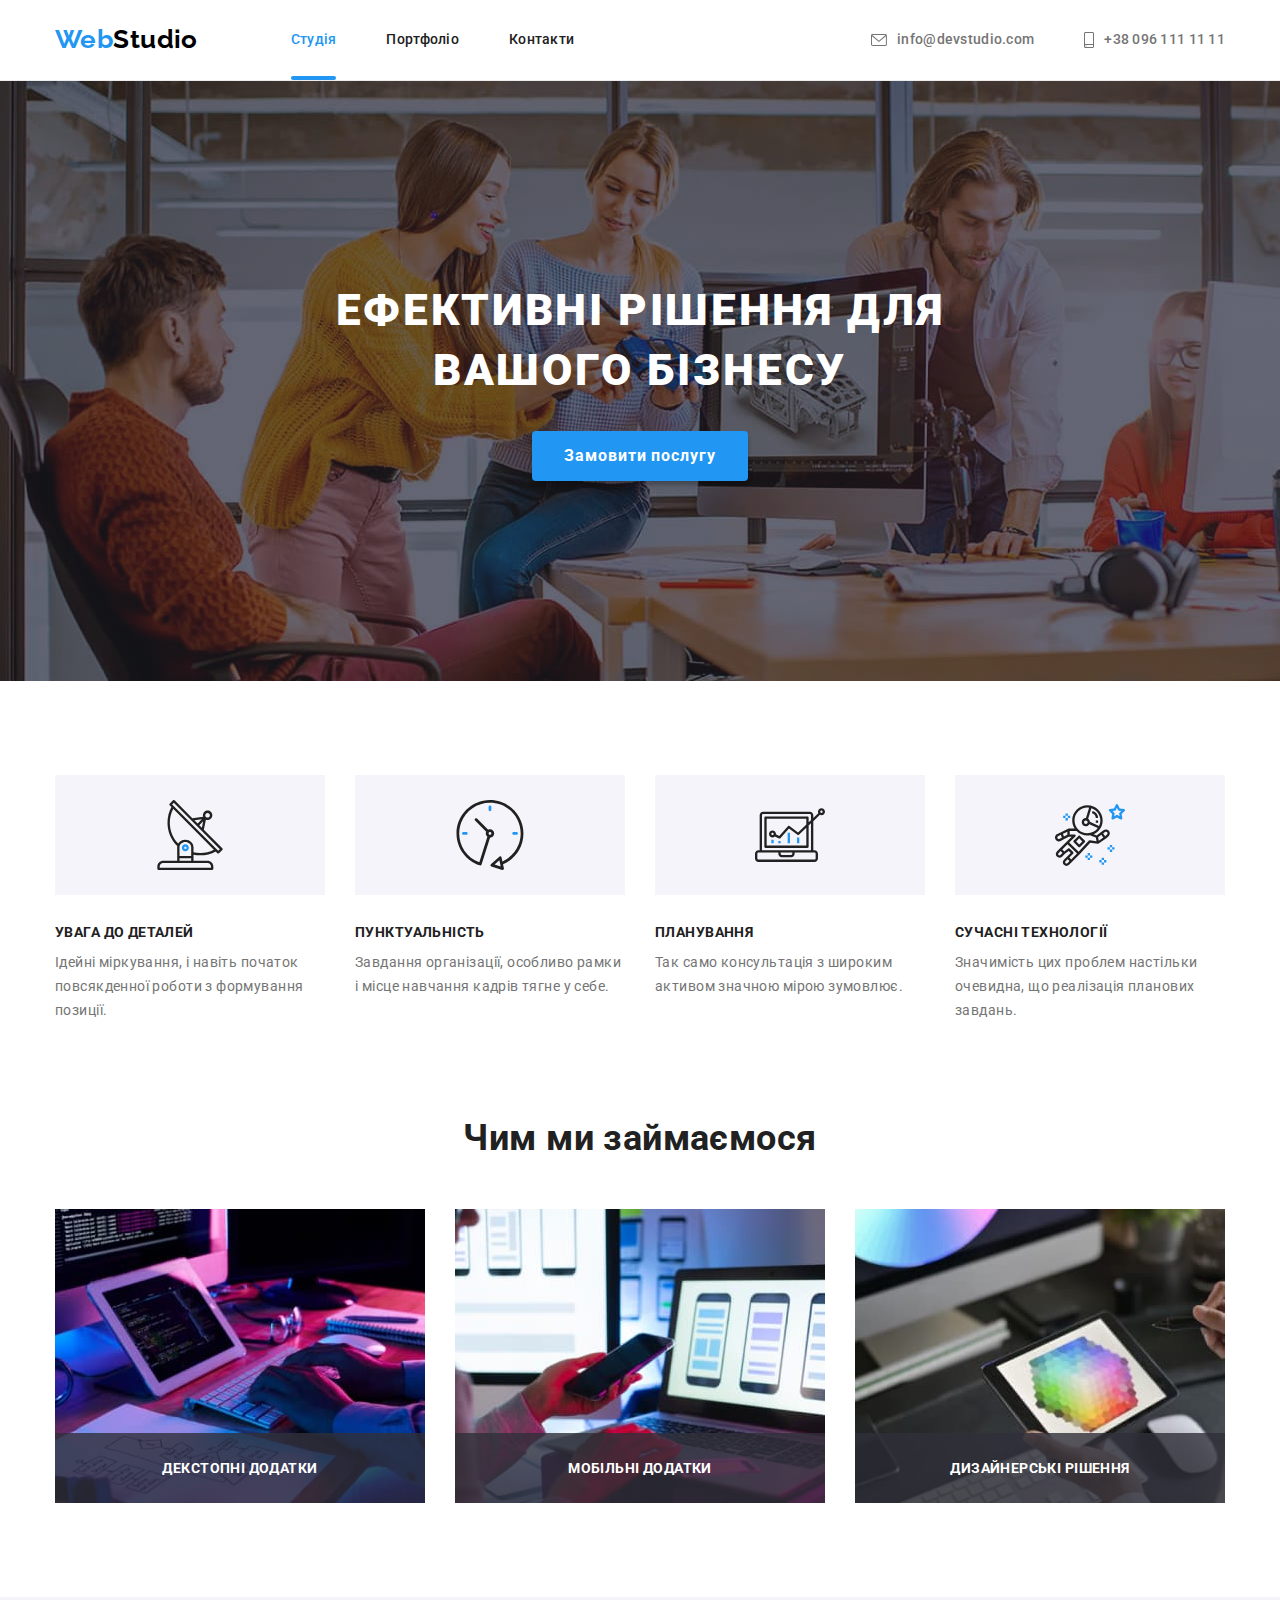
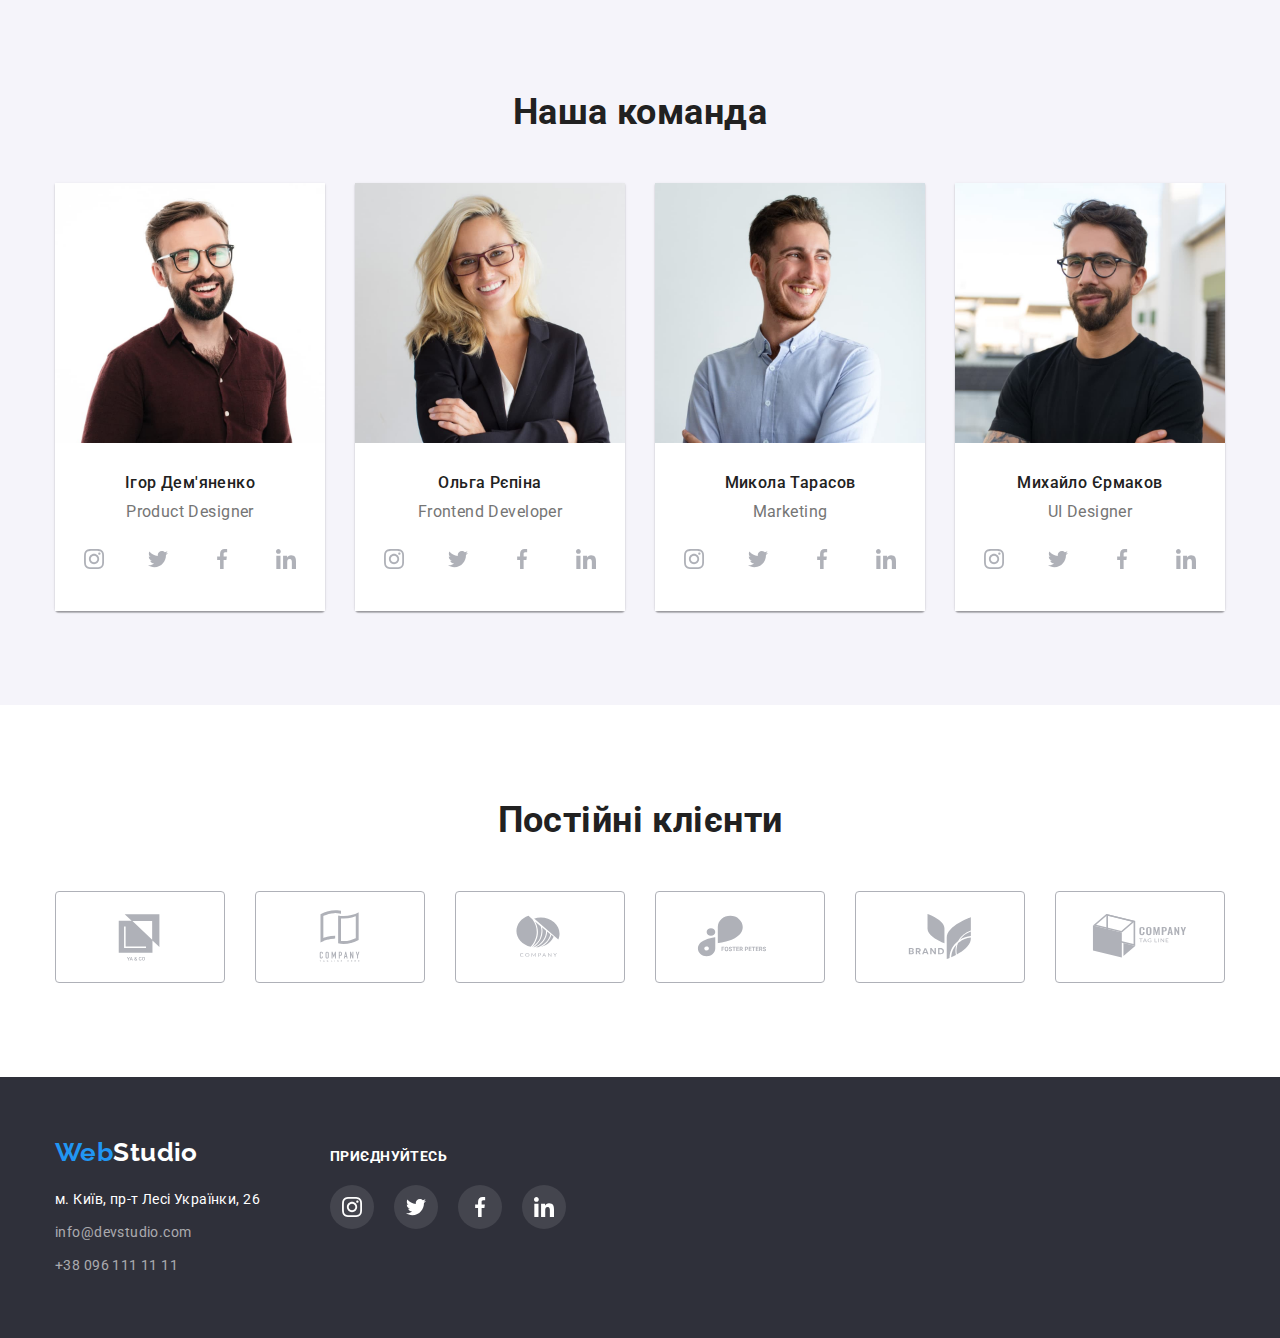
==== index.html @ a8ca9e75 "First commit" ====
<!DOCTYPE html>
<html lang="uk">
  <head>
    <meta charset="UTF-8" />
    <meta http-equiv="X-UA-Compatible" content="IE=edge" />
    <meta name="viewport" content="width=device-width, initial-scale=1.0" />
    <link rel="preconnect" href="https://fonts.googleapis.com" />
    <link rel="preconnect" href="https://fonts.gstatic.com" crossorigin />
    <link
      href="https://fonts.googleapis.com/css2?family=Raleway:wght@700&family=Roboto:wght@400;500;700;900&display=swap"
      rel="stylesheet"
    />
    <link
      rel="stylesheet"
      href="https://cdnjs.cloudflare.com/ajax/libs/modern-normalize/1.1.0/modern-normalize.min.css"
    />
    <link rel="stylesheet" href="./css/styles.css" />
    <title>WebStudio - Головна</title>
  </head>
  <body>
    <header class="header">
      <div class="container menu">
        <nav class="nav">
          <a href="./index.html" lang="en" class="logo light-theme link"
            ><span class="accent">Web</span>Studio</a
          >
          <ul class="nav-list list">
            <li class="item">
              <a href="./index.html" class="nav-link link current">Студія</a>
            </li>
            <li class="item">
              <a href="./portfolio.html" class="nav-link link">Портфоліо</a>
            </li>
            <li class="item">
              <a href="" class="nav-link link">Контакти</a>
            </li>
          </ul>
        </nav>
        <ul class="contact-list list">
          <li class="item">
            <a href="mailto:info@devstudio.com" class="contact-link link">
              <svg class="contact-icon" width="16" height="12">
                <use href="./images/icons.svg#icon-envelope"></use>
              </svg>
              info@devstudio.com</a
            >
          </li>
          <li class="item">
            <a href="tel:+380961111111" class="contact-link link">
              <svg class="contact-icon" width="10" height="16">
                <use href="./images/icons.svg#icon-smartphone"></use>
              </svg>
              +38 096 111 11 11</a
            >
          </li>
        </ul>
      </div>
    </header>

    <main>
      <!-- Герой -->
      <section class="hero-section overlay section">
        <h1 class="hero-title uppercase">
          Ефективні рішення для вашого бізнесу
        </h1>
        <button data-modal-open type="button" class="main-button">
          Замовити послугу
        </button>
      </section>
      <!-- Переваги -->
      <section class="section">
        <div class="container">
          <h2 class="visually-hidden">Наші переваги</h2>
          <ul class="advanteges list">
            <li class="item">
              <div class="advantege-box">
                <svg class="icon-advantege" width="70px" height="70px">
                  <use href="./images/icons.svg#icon-antenna"></use>
                </svg>
              </div>
              <h3 class="advanteges-title">Увага до деталей</h3>
              <p class="advanteges-description">
                Ідейні міркування, і навіть початок повсякденної роботи з
                формування позиції.
              </p>
            </li>
            <li class="item">
              <div class="advantege-box">
                <svg class="icon-advantege" width="70px" height="70px">
                  <use href="./images/icons.svg#icon-clock"></use>
                </svg>
              </div>
              <h3 class="advanteges-title">Пунктуальність</h3>
              <p class="advanteges-description">
                Завдання організації, особливо рамки і місце навчання кадрів
                тягне у себе.
              </p>
            </li>
            <li class="item icon-diagramm">
              <div class="advantege-box">
                <svg class="icon-advantege" width="70px" height="70px">
                  <use href="./images/icons.svg#icon-diagram"></use>
                </svg>
              </div>
              <h3 class="advanteges-title">Планування</h3>
              <p class="advanteges-description">
                Так само консультація з широким активом значною мірою зумовлює.
              </p>
            </li>
            <li class="item icon-astronaut">
              <div class="advantege-box">
                <svg class="icon-advantege" width="70px" height="70px">
                  <use href="./images/icons.svg#icon-astronaut"></use>
                </svg>
              </div>
              <h3 class="advanteges-title">Сучасні технології</h3>
              <p class="advanteges-description">
                Значимість цих проблем настільки очевидна, що реалізація
                планових завдань.
              </p>
            </li>
          </ul>
        </div>
      </section>
      <!-- Чим займаємось -->
      <section class="section nopadding-top">
        <div class="container">
          <h2 class="section-title">Чим ми займаємося</h2>
          <ul class="responsibilities-list list">
            <li class="responsibilities-item item">
              <img
                src="./images/1.jpg"
                alt="Набір коду на комп'ютері"
                width="370"
              />
              <div class="responsibilities-overlay">
                <p class="responsibilities-overlay-text uppercase">
                  Декстопні додатки
                </p>
              </div>
            </li>
            <li class="responsibilities-item item">
              <img
                src="./images/2.jpg"
                alt="Телефон та інтерфейси"
                width="370"
              />
              <div class="responsibilities-overlay">
                <p class="responsibilities-overlay-text uppercase">
                  Мобільні додатки
                </p>
              </div>
            </li>
            <li class="responsibilities-item item">
              <img
                src="./images/3.jpg"
                alt="Палітра кольорів на планшеті"
                width="370"
              />
              <div class="responsibilities-overlay">
                <p class="responsibilities-overlay-text uppercase">
                  Дизайнерські рішення
                </p>
              </div>
            </li>
          </ul>
        </div>
      </section>
      <!-- Команда -->
      <section class="section team-section">
        <div class="container">
          <h2 class="section-title">Наша команда</h2>
          <ul class="team-list list">
            <li class="team-list-item">
              <img src="./images/4.jpg" alt="Чоловік" width="270" />
              <div class="employee-description">
                <h3 class="employee-name">Ігор Дем'яненко</h3>
                <p lang="en" class="employee-position">Product designer</p>
                <ul class="social-list list">
                  <li class="social-item">
                    <a class="social-link" href="">
                      <svg class="social-icon" width="20px" height="20px">
                        <use href="./images/icons.svg#icon-instagram"></use>
                      </svg>
                    </a>
                  </li>
                  <li class="social-item">
                    <a class="social-link" href="">
                      <svg class="social-icon" width="20px" height="20px">
                        <use href="./images/icons.svg#icon-twitter"></use>
                      </svg>
                    </a>
                  </li>
                  <li class="social-item">
                    <a class="social-link" href="">
                      <svg class="social-icon" width="20px" height="20px">
                        <use href="./images/icons.svg#icon-facebook"></use>
                      </svg>
                    </a>
                  </li>
                  <li class="social-item">
                    <a class="social-link" href="">
                      <svg class="social-icon" width="20px" height="20px">
                        <use href="./images/icons.svg#icon-linkedin"></use>
                      </svg>
                    </a>
                  </li>
                </ul>
              </div>
            </li>
            <li class="team-list-item">
              <img src="./images/5.jpg" alt="Жінка" width="270" />
              <div class="employee-description">
                <h3 class="employee-name">Ольга Рєпіна</h3>
                <p lang="en" class="employee-position">Frontend developer</p>
                <ul class="social-list list">
                  <li class="social-item">
                    <a class="social-link" href="">
                      <svg class="social-icon" width="20px" height="20px">
                        <use href="./images/icons.svg#icon-instagram"></use>
                      </svg>
                    </a>
                  </li>
                  <li class="social-item">
                    <a class="social-link" href="">
                      <svg class="social-icon" width="20px" height="20px">
                        <use href="./images/icons.svg#icon-twitter"></use>
                      </svg>
                    </a>
                  </li>
                  <li class="social-item">
                    <a class="social-link" href="">
                      <svg class="social-icon" width="20px" height="20px">
                        <use href="./images/icons.svg#icon-facebook"></use>
                      </svg>
                    </a>
                  </li>
                  <li class="social-item">
                    <a class="social-link" href="">
                      <svg class="social-icon" width="20px" height="20px">
                        <use href="./images/icons.svg#icon-linkedin"></use>
                      </svg>
                    </a>
                  </li>
                </ul>
              </div>
            </li>
            <li class="team-list-item">
              <img src="./images/6.jpg" alt="Чоловік" width="270" />
              <div class="employee-description">
                <h3 class="employee-name">Микола Тарасов</h3>
                <p lang="en" class="employee-position">Marketing</p>
                <ul class="social-list list">
                  <li class="social-item">
                    <a class="social-link" href="">
                      <svg class="social-icon" width="20px" height="20px">
                        <use href="./images/icons.svg#icon-instagram"></use>
                      </svg>
                    </a>
                  </li>
                  <li class="social-item">
                    <a class="social-link" href="">
                      <svg class="social-icon" width="20px" height="20px">
                        <use href="./images/icons.svg#icon-twitter"></use>
                      </svg>
                    </a>
                  </li>
                  <li class="social-item">
                    <a class="social-link" href="">
                      <svg class="social-icon" width="20px" height="20px">
                        <use href="./images/icons.svg#icon-facebook"></use>
                      </svg>
                    </a>
                  </li>
                  <li class="social-item">
                    <a class="social-link" href="">
                      <svg class="social-icon" width="20px" height="20px">
                        <use href="./images/icons.svg#icon-linkedin"></use>
                      </svg>
                    </a>
                  </li>
                </ul>
              </div>
            </li>
            <li class="team-list-item">
              <img src="./images/7.jpg" alt="Чоловік" width="270" />
              <div class="employee-description">
                <h3 class="employee-name">Михайло Єрмаков</h3>
                <p lang="en" class="employee-position">UI designer</p>
                <ul class="social-list list">
                  <li class="social-item">
                    <a class="social-link" href="">
                      <svg class="social-icon" width="20px" height="20px">
                        <use href="./images/icons.svg#icon-instagram"></use>
                      </svg>
                    </a>
                  </li>
                  <li class="social-item">
                    <a class="social-link" href="">
                      <svg class="social-icon" width="20px" height="20px">
                        <use href="./images/icons.svg#icon-twitter"></use>
                      </svg>
                    </a>
                  </li>
                  <li class="social-item">
                    <a class="social-link" href="">
                      <svg class="social-icon" width="20px" height="20px">
                        <use href="./images/icons.svg#icon-facebook"></use>
                      </svg>
                    </a>
                  </li>
                  <li class="social-item">
                    <a class="social-link" href="">
                      <svg class="social-icon" width="20px" height="20px">
                        <use href="./images/icons.svg#icon-linkedin"></use>
                      </svg>
                    </a>
                  </li>
                </ul>
              </div>
            </li>
          </ul>
        </div>
      </section>
      <!-- Клієнти -->
      <section class="section">
        <div class="container">
          <h2 class="section-title">Постійні клієнти</h2>
          <ul class="clients-list list">
            <li class="clients-item item">
              <a class="clients-link" href="">
                <svg class="client-logo" width="106px" height="60px">
                  <use href="./images/icons.svg#icon-logo-1"></use>
                </svg>
              </a>
            </li>
            <li class="clients-item item">
              <a class="clients-link" href="">
                <svg class="client-logo" width="106px" height="60px">
                  <use href="./images/icons.svg#icon-logo-2"></use>
                </svg>
              </a>
            </li>
            <li class="clients-item item">
              <a class="clients-link" href="">
                <svg class="client-logo" width="106px" height="60px">
                  <use href="./images/icons.svg#icon-logo-3"></use>
                </svg>
              </a>
            </li>
            <li class="clients-item item">
              <a class="clients-link" href="">
                <svg class="client-logo" width="106px" height="60px">
                  <use href="./images/icons.svg#icon-logo-4"></use>
                </svg>
              </a>
            </li>
            <li class="clients-item item">
              <a class="clients-link" href="">
                <svg class="client-logo" width="106px" height="60px">
                  <use href="./images/icons.svg#icon-logo-5"></use>
                </svg>
              </a>
            </li>
            <li class="clients-item item">
              <a class="clients-link" href="">
                <svg class="client-logo" width="106px" height="60px">
                  <use href="./images/icons.svg#icon-logo-6"></use>
                </svg>
              </a>
            </li>
          </ul>
        </div>
      </section>
    </main>

    <footer class="footer">
      <div class="container">
        <div class="footer-wrap">
          <div class="adress-wrap">
            <a href="./index.html" lang="en" class="logo dark-theme link"
              ><span class="accent">Web</span>Studio</a
            >
            <address>
              <ul class="adress-list list">
                <li class="address-list-item">
                  <a
                    href="https://goo.gl/maps/oQAfDTgVSq8HPjo28"
                    target="_blank"
                    rel="noopener noreferrer nofollow"
                    class="address-link address link"
                    >м. Київ, пр-т Лесі Українки, 26</a
                  >
                </li>
                <li class="address-list-item">
                  <a
                    href="mailto:info@devstudio.com"
                    class="contact-link-footer address link"
                    >info@devstudio.com</a
                  >
                </li>
                <li class="address-list-item">
                  <a
                    href="tel:+380961111111"
                    class="contact-link-footer address link"
                    >+38 096 111 11 11</a
                  >
                </li>
              </ul>
            </address>
          </div>
          <div class="join-wrap">
            <strong class="uppercase join">Приєднуйтесь</strong>
            <ul class="social-list list">
              <li class="social-item">
                <a class="social-link social-footer" href="">
                  <svg class="social-footer-icon" width="20px" height="20px">
                    <use href="./images/icons.svg#icon-instagram"></use>
                  </svg>
                </a>
              </li>
              <li class="social-item">
                <a class="social-link social-footer" href="">
                  <svg class="social-footer-icon" width="20px" height="20px">
                    <use href="./images/icons.svg#icon-twitter"></use>
                  </svg>
                </a>
              </li>
              <li class="social-item">
                <a class="social-link social-footer" href="">
                  <svg class="social-footer-icon" width="20px" height="20px">
                    <use href="./images/icons.svg#icon-facebook"></use>
                  </svg>
                </a>
              </li>
              <li class="social-item">
                <a class="social-link social-footer" href="">
                  <svg class="social-footer-icon" width="20px" height="20px">
                    <use href="./images/icons.svg#icon-linkedin"></use>
                  </svg>
                </a>
              </li>
            </ul>
          </div>
        </div>
      </div>
    </footer>
    <div class="backdrop is-hidden" data-modal>
      <div class="modal">
        <button data-modal-close type="button" class="close-btn">
          <svg class="modal-close-icon" width="30px" height="30px">
            <use href="./images/icons.svg#icon-close"></use>
          </svg>
        </button>
      </div>
    </div>
    <script src="./js/modal.js"></script>
  </body>
</html>
---- css/styles.css ----
:root{
    --accent-color: #2196F3;
    --primary-text-color: #212121;
    --secondary-text-color: #757575;
    --white-text-color: #FFFFFF;
    --black-text-color: #000000;
    --contacts-text-color: rgba(255, 255, 255, 0.6);
    --main-bcg-color: #FFFFFF;
    --secondary-bcg-color: #2F303A;
    --additional-bcg-color: #F5F4FA;
    --border-color: #ECECEC;
    --portfolio-border: #EEEEEE;
    --btn-active: #188CE8;
    --icon-color: #afb1b8;
    --main-font: "Roboto", sans-serif;
    --logo-font: "Raleway", sans-serif;
}
body{
    margin: 0;
    color: var(--primary-text-color);
    background-color: var(--main-bcg-color);
    font-family: var(--main-font);
    font-size: 14px;
    letter-spacing: 0.03em;
}
h1,
h2,
h3,
h4,
h5,
h6,
p,
ul{
    margin: 0;
    padding: 0;
}
.container{
    max-width: 1200px;
    padding: 0 15px;
    margin-right: auto;
    margin-left: auto;
}
.link{
    text-decoration: none;
    font-style: normal;
}
.list{
    list-style: none;
}
.section{
    padding-top: 94px;
    padding-bottom: 94px;
}
.visually-hidden {
  position: absolute;
  white-space: nowrap;
  width: 1px;
  height: 1px;
  overflow: hidden;
  border: 0;
  padding: 0;
  clip: rect(0 0 0 0);
  clip-path: inset(50%);
  margin: -1px;
}
button{
    cursor: pointer;
    font-family: inherit;
}

/* Header */
.header{
    border-bottom: 1px solid var(--border-color);
}
.menu{
    display: flex;
    align-items: center;
}
.nav{
    display: flex;
}
.logo{
    display: block;
    margin-right: 93px;
    padding-top: 24px;
    padding-bottom: 25px;
    font-family: var(--logo-font);
    font-weight: 700;
    font-size: 26px;
    line-height: 1.19;
    }
.accent{
    color: var(--accent-color);
}
.light-theme{
    color: var(--black-text-color);
}

.nav-list{
    display: flex;
}
.nav-list>.item:not(:last-child){
    margin-right: 50px;
}
.nav-link,
.contact-link{
    display: block;
    padding-top: 32px;
    padding-bottom: 32px;
    font-weight: 500;
    line-height: 1.14;
    letter-spacing: 0.02em;
}
.nav-link{
    position: relative;
    color: var(--primary-text-color);
}
.nav-link:hover,
.nav-link:focus{
    color: var(--accent-color);
    transition: color 250ms cubic-bezier(0.4, 0, 0.2, 1);
}
.current{
    color: var(--accent-color);
}
.nav-link.current::after{
    content: "";
    position: absolute;
    left: 0;
    bottom: 0;
    display: block;
    width: 100%;
    height: 4px;
    border-radius: 2px;

    background-color: var(--accent-color);
}
.contact-list{
    display: flex;
    align-items: center;
    margin-left: auto;
}
.contact-list>.item:not(:last-child){
    margin-right: 50px;
}

.contact-icon{
    margin-right: 10px;
    fill: var(--secondary-text-color);
    cursor: pointer;
}
.contact-link{
    display: flex;
    justify-content: center;
    align-items: center;
    color: var(--secondary-text-color);
}
.contact-link:hover,
.contact-link:focus{
    color: var(--accent-color);
    transition: color 250ms cubic-bezier(0.4, 0, 0.2, 1);
}
.contact-link:hover svg,
.contact-link:focus svg{
    fill: var(--accent-color);
    transition: fill 250ms cubic-bezier(0.4, 0, 0.2, 1);
}

/* Main index.html */
/* Герой */

.hero-section{
    padding: 200px 0px;
    background-color: var(--secondary-bcg-color);
}
.overlay{
    height: 600px;
    max-width: 1600px;
    margin-right: auto;
    margin-left: auto;
    background-image: linear-gradient(to right, rgba(47, 48, 58, 0.4), 
    rgba(47, 48, 58, 0.4)),
    url(../images/hero-bcg.jpg);
}
.hero-title{
    margin-right: auto;
    margin-bottom: 30px;
    margin-left: auto;
    max-width: 696px;

    color: var(--white-text-color);
    font-weight: 900;
    font-size: 44px;
    line-height: 1.36;
    text-align: center;
    letter-spacing: 0.06em;
}
.main-button{
    padding: 10px 32px;
    margin-right: auto;
    margin-left: auto;

    color: var(--white-text-color);
    background-color: var(--accent-color);
    font-weight: 700;
    font-size: 16px;
    line-height: 1.88;
    display: flex;
    align-items: center;
    text-align: center;
    letter-spacing: 0.06em;
    border-width: 0;
    border-radius: 4px;
    box-shadow: 0px 4px 4px rgba(0, 0, 0, 0.25);
}
.main-button:hover,
.main-button:focus,
.main-button:active{
    background-color: var(--btn-active);
    transition: background-color 250ms cubic-bezier(0.4, 0, 0.2, 1);
}
/* Переваги */
.advanteges{
    display: flex;
}
.advanteges>.item{
    flex-basis: calc((100% - 90px) / 4);
}
.advanteges>.item:not(:last-child){
    margin-right: 30px;
}
.advantege-box{
    display: flex;
    justify-content: center;
    align-items: center;
    width: 270px;
    height: 120px;;
    background-color: var(--additional-bcg-color);
}
.advanteges-title{
    margin-top: 30px;
    margin-bottom: 10px;
    color: var(--primary-text-color);
    font-size: 14px;
    font-weight: 700;
    line-height: 1.14;
    text-transform: uppercase;
}
.advanteges-description{
    color: var(--secondary-text-color);
    line-height: 1.71;
}
/* Чим займаємось */
.nopadding-top{
    padding-top: 0;
}
.responsibilities-list{
    display: flex;
}
.responsibilities-list>.item:not(:last-child){
margin-right: 30px;
}
img{
    display: block;
}
.responsibilities-item{
    position: relative;
}
.responsibilities-overlay{
    position: absolute;
    left: 0;
    bottom: 0;
    display: flex;
    align-items: center;
    justify-content: center;
    width: 100%;
    height: 70px;
    background-color: rgba(47, 48, 58, 0.8);
}
.responsibilities-overlay-text{
font-weight: 700;
line-height: 1.14
text-align: center;
color: var(--white-text-color);
}
/* Команда */
.team-section{
    background-color: var(--additional-bcg-color);
}
.section-title{
    margin-bottom: 50px;
    font-weight: 700;
    font-size: 36px;
    line-height: 1.17;
    text-align: center;
}
.team-list{
    display: flex;
}
.team-list-item{
    border-radius: 0px 0px 4px 4px;
    box-shadow: 0px 1px 3px rgba(0, 0, 0, 0.12), 0px 1px 1px rgba(0, 0, 0, 0.14), 0px 2px 1px rgba(0, 0, 0, 0.2);
   
}
.team-list-item:not(:last-child){
   margin-right: 30px;
}
.employee-description{
    max- width: 270px;
    padding-top: 30px;
    padding-bottom: 30px;
    text-align: center;
    background-color: var(--main-bcg-color);
}
.employee-name{
    margin-bottom: 10px;;
    font-weight: 500;
    font-size: 16px;
    line-height: 1.19;
}
.employee-position{
    margin-bottom: 16px;
    color: var(--secondary-text-color);
    font-size: 16px;
    line-height: 1.19;
    text-transform: capitalize;
}
.social-list{
    display: flex;
    justify-content: center;
    gap: 10px;
}
.social-item:not(:last-child){
    margin-right: 10px;
}
.social-link{
    display: flex;
    justify-content: center;
    align-items: center;
    width: 44px;
    height: 44px;
    border-radius: 50%;
}
.social-icon{
    fill: var(--icon-color);
}
.social-link:hover,
.social-link:focus{
    background-color: var(--accent-color);
    transition: background-color 250ms cubic-bezier(0.4, 0, 0.2, 1);
    
}
.social-link:hover svg,
.social-link:focus svg{
    fill: var(--white-text-color);
    transition: fill 250ms cubic-bezier(0.4, 0, 0.2, 1);
}
.uppercase{
    text-transform: uppercase;
}
/* Клієнти */
.clients-list{
    display: flex;
}
.clients-item:not(:last-child){
    margin-right: 30px;
}
.clients-link{
    display: flex;
    justify-content: center;
    align-items: center;
    width: 170px;
    height: 92px; 

    border: 1px solid var(--icon-color);
    border-radius: 4px;
    background-color: var(--main-bcg-color); 
}
.clients-link:hover,
.clients-link:focus{
     border: 1px solid var(--accent-color);
     transition: border 250ms cubic-bezier(0.4, 0, 0.2, 1);
}
.client-logo{
    fill: var(--icon-color);
}
.clients-link:hover svg,
.clients-link:focus svg{
    fill: var(--accent-color);
    transition: fill 250ms cubic-bezier(0.4, 0, 0.2, 1);
}

/* Main portfolio.html */
.filter-list{
    display: flex;
    justify-content: center;
    margin-bottom: 50px;
}
.filter-item:not(:last-child){
    margin-right: 8px;
}
.filter{
    padding: 6px 22px;
    color: var(--primary-text-color);
    background-color: var(--additional-bcg-color);
    font-weight: 500;
    font-size: 16px;
    line-height: 1.62;
    letter-spacing: 0.03em;
    text-align: center;
    border-width: 0;
    border-radius: 4px;
}
.filter:hover,
.filter:focus{
    color: var(--white-text-color);
    background-color: var(--accent-color);
    box-shadow: 0px 4px 4px rgba(0, 0, 0, 0.25);
    transition: background-color 250ms cubic-bezier(0.4, 0, 0.2, 1), box-shadow 250ms cubic-bezier(0.4, 0, 0.2, 1);
}
.portfolio-list{
    display: flex;
    flex-wrap: wrap;
}
.portfolio-list-item{
    width: calc((100% - 60px) / 3);
    margin-right: 30px;
    margin-bottom: 30px;
}
.portfolio-list-item:nth-child(3n+3){
    margin-right: 0;
}
.portfolio-list-item:nth-last-child(-n+3){
    margin-bottom: 0;
}
.product-thumb{
    position: relative;
    overflow: hidden;
}
.portfolio-list-title{
    margin-bottom: 4px;
    font-weight: 700;
    font-size: 18px;
    line-height: 2;
    letter-spacing: 0.06em;
}
.capitalize{
    text-transform: capitalize;
}
.portfolio-list-link{
    display: block;
    color: inherit;
}
.portfolio-list-link:hover,
.portfolio-list-link:focus{
    box-shadow: 0 4px 4px rgba(0, 0, 0, 0.25);
    transition: box-shadow 250ms cubic-bezier(0.4, 0, 0.2, 1);
}
.portfolio-overlay{
    position: absolute;
    top: 0;
    left: 0;
    width: 100%;
    height: 100%;
    padding: 63px 24px;
    background-color: rgba(33, 150, 243, 0.9);

    transform: translateY(100%);
    transition: transform 250ms cubic-bezier(0.4, 0, 0.2, 1);

}
.portfolio-overlay-text{
font-size: 18px;
line-height: 1.56;
color: var(--white-text-color);
}
.portfolio-list-link:hover .portfolio-overlay,
.portfolio-list-link:focus .portfolio-overlay{
    transform: translateY(0);
    transition: transform 250ms cubic-bezier(0.4, 0, 0.2, 1);
}
.portfolio-block{
    padding: 20px 24px;
    border-right: 1px solid var(--portfolio-border);
    border-bottom: 1px solid var(--portfolio-border);
    border-left: 1px solid var(--portfolio-border);
}
.portfolio-list-description{
    color: var(--secondary-text-color);
    font-size: 16px;
    line-height: 1.88;
}
/* Footer */
.footer{
    padding: 60px 0;
    background-color: var(--secondary-bcg-color);
}
.footer-wrap{
    display: flex;
    gap: 70px;
    align-items: baseline;
}
.dark-theme{
    margin-right: 0;
    margin-bottom: 20px;
    padding: 0;
    color: var(--white-text-color);
}

.address-list-item:not(:last-child){
    margin-bottom: 9px;
}
.address{
    line-height: 1.71;
}
.address-link{
    color: var(--white-text-color);
}
.contact-link-footer{
    color: var(--contacts-text-color);
}
.address:hover,
.address:focus{
    color: var(--accent-color);
    transition: color 250ms cubic-bezier(0.4, 0, 0.2, 1);
}

.join{
    display: block;
    margin-bottom: 20px;
    line-height: 1.14;
    color: var(--white-text-color);
}
.social-footer{
    background-color: rgba(255, 255, 255, 0.1);
}
.social-footer-icon{
    fill: var(--white-text-color);
}
/* Modal */
.backdrop{
    position: fixed;
    top: 0;
    left: 0;
    width: 100%;
    height: 100%;
    background-color: rgba(0, 0, 0, 0.2);
    opacity: 1;
    transition: opacity 250ms cubic-bezier(0.4, 0, 0.2, 1);
}
.is-hidden{
    opacity: 0;
    visibility: hidden; 
    transition: visibility 250ms cubic-bezier(0.4, 0, 0.2, 1), opacity 250ms cubic-bezier(0.4, 0, 0.2, 1);
    pointer-events: none;
}
.modal{
    position: absolute;
    top: 50%;
    left: 50%;
    transform: translate(-50%, -50%) scale(1);
    transition: transform 250ms cubic-bezier(0.4, 0, 0.2, 1) ;
    min-height: 581px;
    min-width: 528px;
    background-color: var(--main-bcg-color);
    box-shadow: 0px 1px 3px rgba(0, 0, 0, 0.12), 0px 1px 1px rgba(0, 0, 0, 0.14), 0px 2px 1px rgba(0, 0, 0, 0.2);
    border-radius: 4px;
}
.backdrop.is-hidden .modal{
    transform: translate(-50%, -50%) scale(0.5);
}

.modal > button{
    position: absolute;
    top: 8px;
    right: 8px;
    border: none;
    padding: 0;
    background-color: inherit;
}
.modal-close-icon{
    fill: #000000;
}
.modal-close-icon:hover,
.modal-close-icon:focus{
    fill: var(--accent-color);
    transition: fill 250ms cubic-bezier(0.4, 0, 0.2, 1);
}
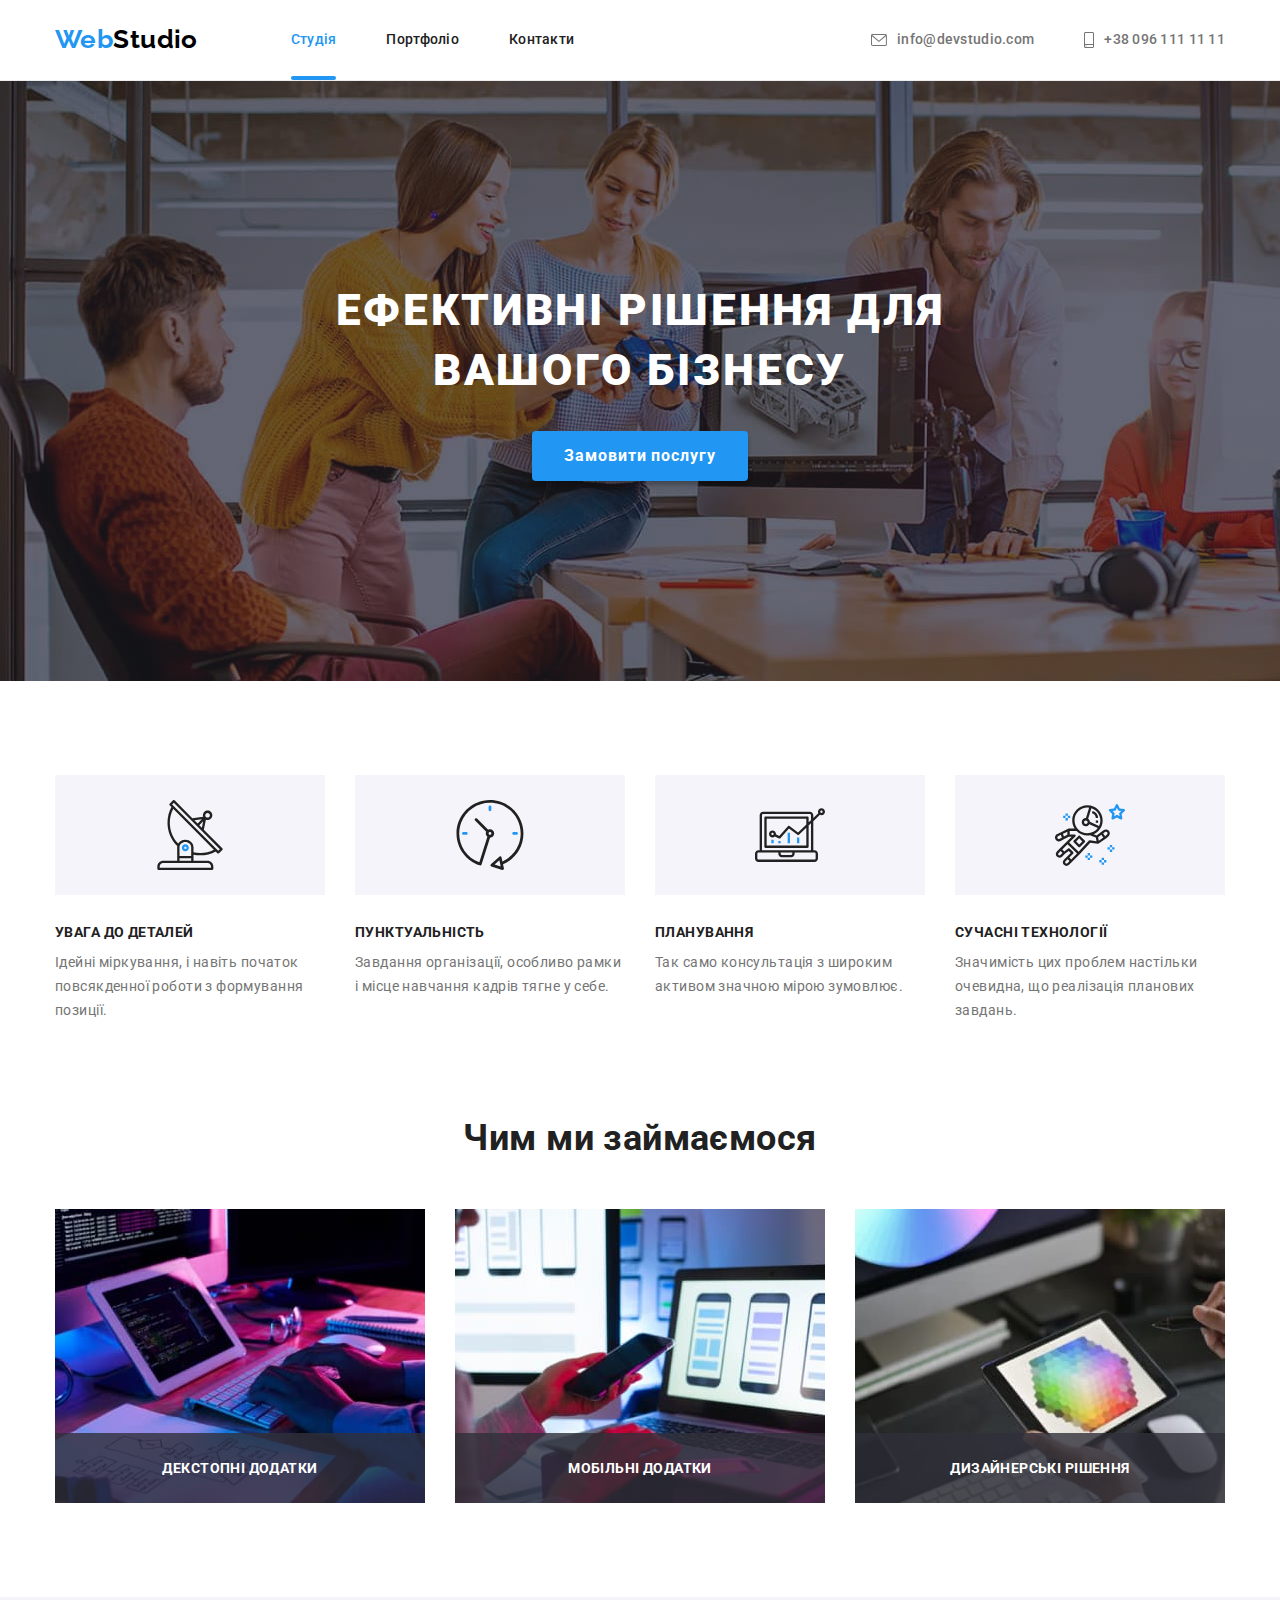
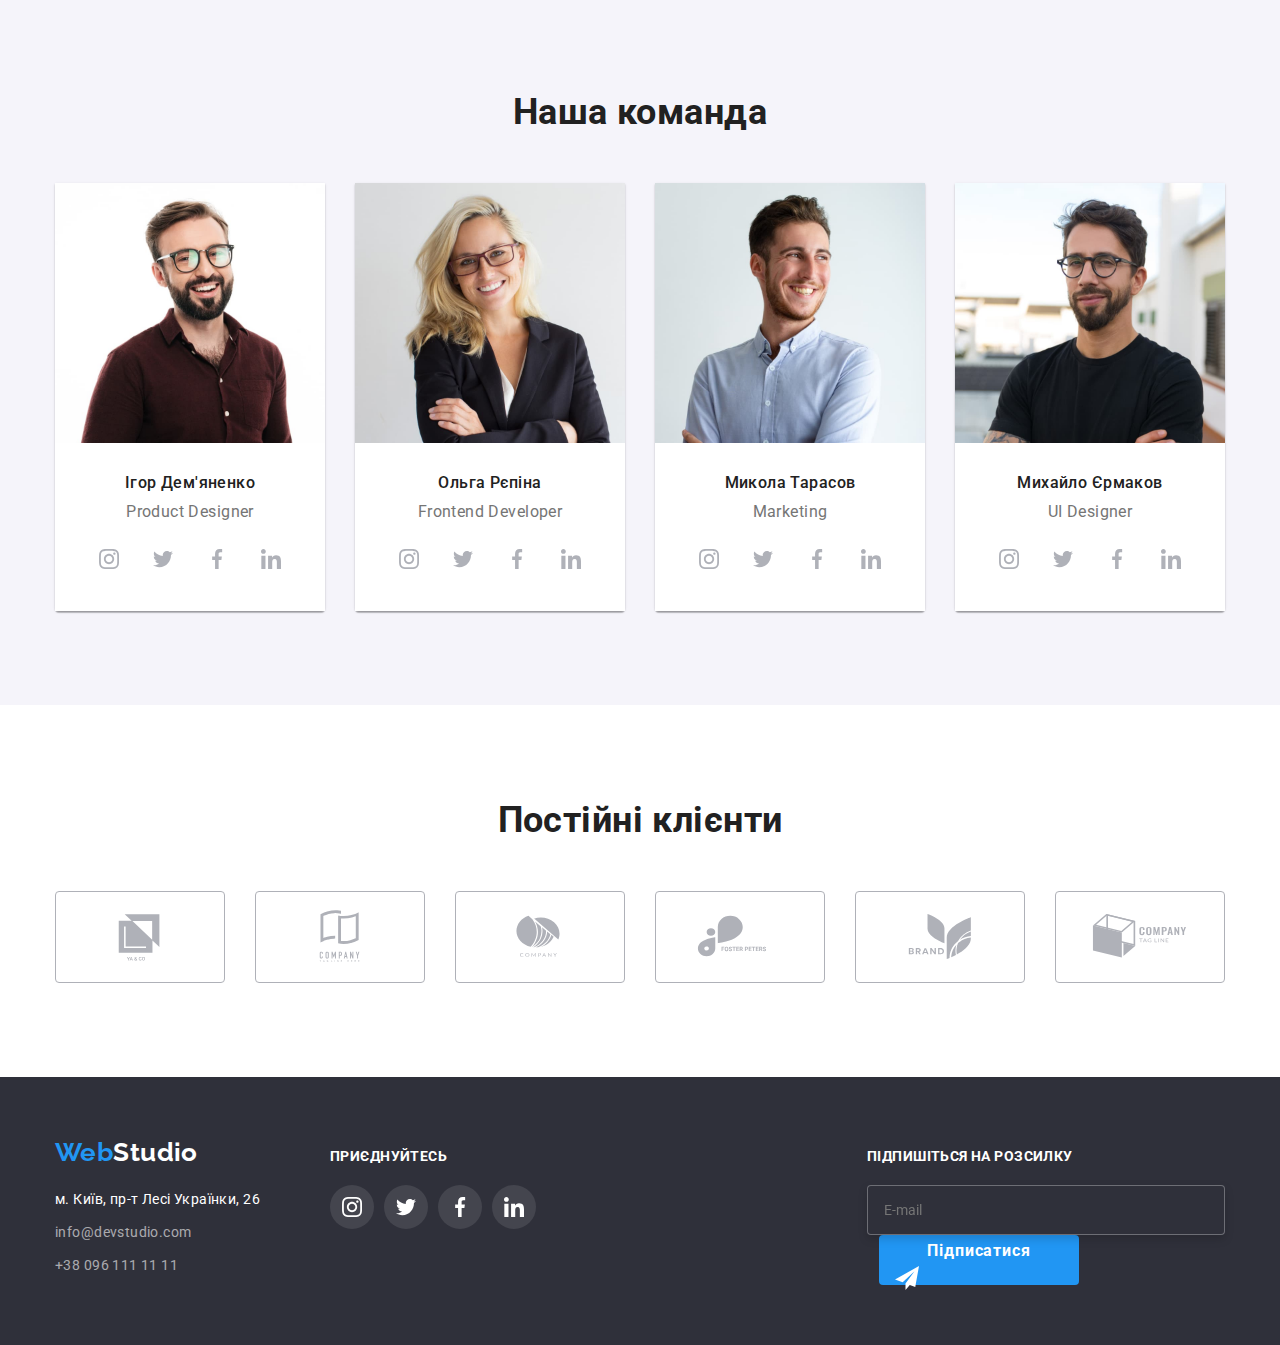
==== commit 020dc88a: "+" ====
--- a/index.html
+++ b/index.html
@@ -442,9 +442,37 @@
               </li>
             </ul>
           </div>
+
+
+
+                <div class="subscribe-wrap">
+                  <label for="email">
+                    <strong class="uppercase join">Підпишіться на розсилку</strong>
+                  </label>
+                <div class="form-element">
+                  <input type="email" name="email" id="email" placeholder="E-mail">
+                </div>
+                <button type="submit" class="subscribe">Підписатися
+                  <svg
+                    class="footer-send-icon"
+                    width="24px">
+                    <use href="./images/icons.svg#icon-send"></use>
+                  </svg>
+                </button>
+                </div>
+            
+        </div>
         </div>
       </div>
     </footer>
+
+
+
+
+
+
+
+
     <div class="backdrop is-hidden" data-modal>
       <div class="modal">
         <button data-modal-close type="button" class="close-btn">
@@ -452,8 +480,10 @@
             <use href="./images/icons.svg#icon-close"></use>
           </svg>
         </button>
-      </div>
+      </div>   
     </div>
+    </footer>
+
     <script src="./js/modal.js"></script>
   </body>
 </html>
--- a/css/styles.css
+++ b/css/styles.css
@@ -306,9 +306,8 @@
    margin-right: 30px;
 }
 .employee-description{
-    max- width: 270px;
-    padding-top: 30px;
-    padding-bottom: 30px;
+    max-width: 270px;
+    padding: 30px 32px;
     text-align: center;
     background-color: var(--main-bcg-color);
 }
@@ -330,9 +329,9 @@
     justify-content: center;
     gap: 10px;
 }
-.social-item:not(:last-child){
+/* .social-item:not(:last-child){
     margin-right: 10px;
-}
+} */
 .social-link{
     display: flex;
     justify-content: center;
@@ -537,6 +536,27 @@
 .social-footer-icon{
     fill: var(--white-text-color);
 }
+.subscribe-wrap{
+    margin-left: auto;
+}
+.subscribe-wrap label {
+    margin-bottom: 20px;
+}
+.form-element input{
+    width: 358px;
+    height: 50px;
+    
+    color: var(--contacts-text-color);
+    border: 1px solid rgba(255, 255, 255, 0.3);
+    filter: drop-shadow(0px 4px 4px rgba(0, 0, 0, 0.15));
+    border-radius: 4px;
+    outline: none;
+    background-color: var(--secondary-bcg-color);
+   
+    padding-left: 16px;
+    transition: border-color 250ms cubic-bezier(0.4, 0, 0.2, 1);
+    }
+
 /* Modal */
 .backdrop{
     position: fixed;
@@ -548,6 +568,38 @@
     opacity: 1;
     transition: opacity 250ms cubic-bezier(0.4, 0, 0.2, 1);
 }
+    .footer-send-icon {
+    width: 24px;
+    height: 24px;
+    margin-left: 10px;
+    display: flex; 
+    }
+ .subscribe{
+        width: 200px;
+        height: 50px;
+
+        color: var(--white-text-color);
+        font-weight: 700;
+        font-size: 16px;
+        line-height: 1.87;
+        letter-spacing: 0.06em;
+        background-color: #2196F3;
+        border: 2px;
+        border-radius: 4px;
+        border-color: var(--accent-color);
+        
+        cursor: pointer;
+        
+        margin-left: 12px;
+        transition: color 250ms cubic-bezier(0.4, 0, 0.2, 1), background-color 250ms cubic-bezier(0.4, 0, 0.2, 1), border-color 250ms cubic-bezier(0.4, 0, 0.2, 1), box-shadow 250ms cubic-bezier(0.4, 0, 0.2, 1);
+    }
+
+
+
+
+
+
+
 .is-hidden{
     opacity: 0;
     visibility: hidden; 
@@ -585,4 +637,33 @@
 .modal-close-icon:focus{
     fill: var(--accent-color);
     transition: fill 250ms cubic-bezier(0.4, 0, 0.2, 1);
-}+}
+
+
+
+
+
+
+
+
+
+
+
+
+    .button-wraper{
+        display: flex;
+        justify-content: center;
+        align-items: center;
+    }
+
+    .footer-element{
+    
+        display: flex;
+        flex-direction: column;
+        margin-bottom: 10px;
+        position: relative;
+    }
+
+    .footer-email{
+        display: flex;
+    }
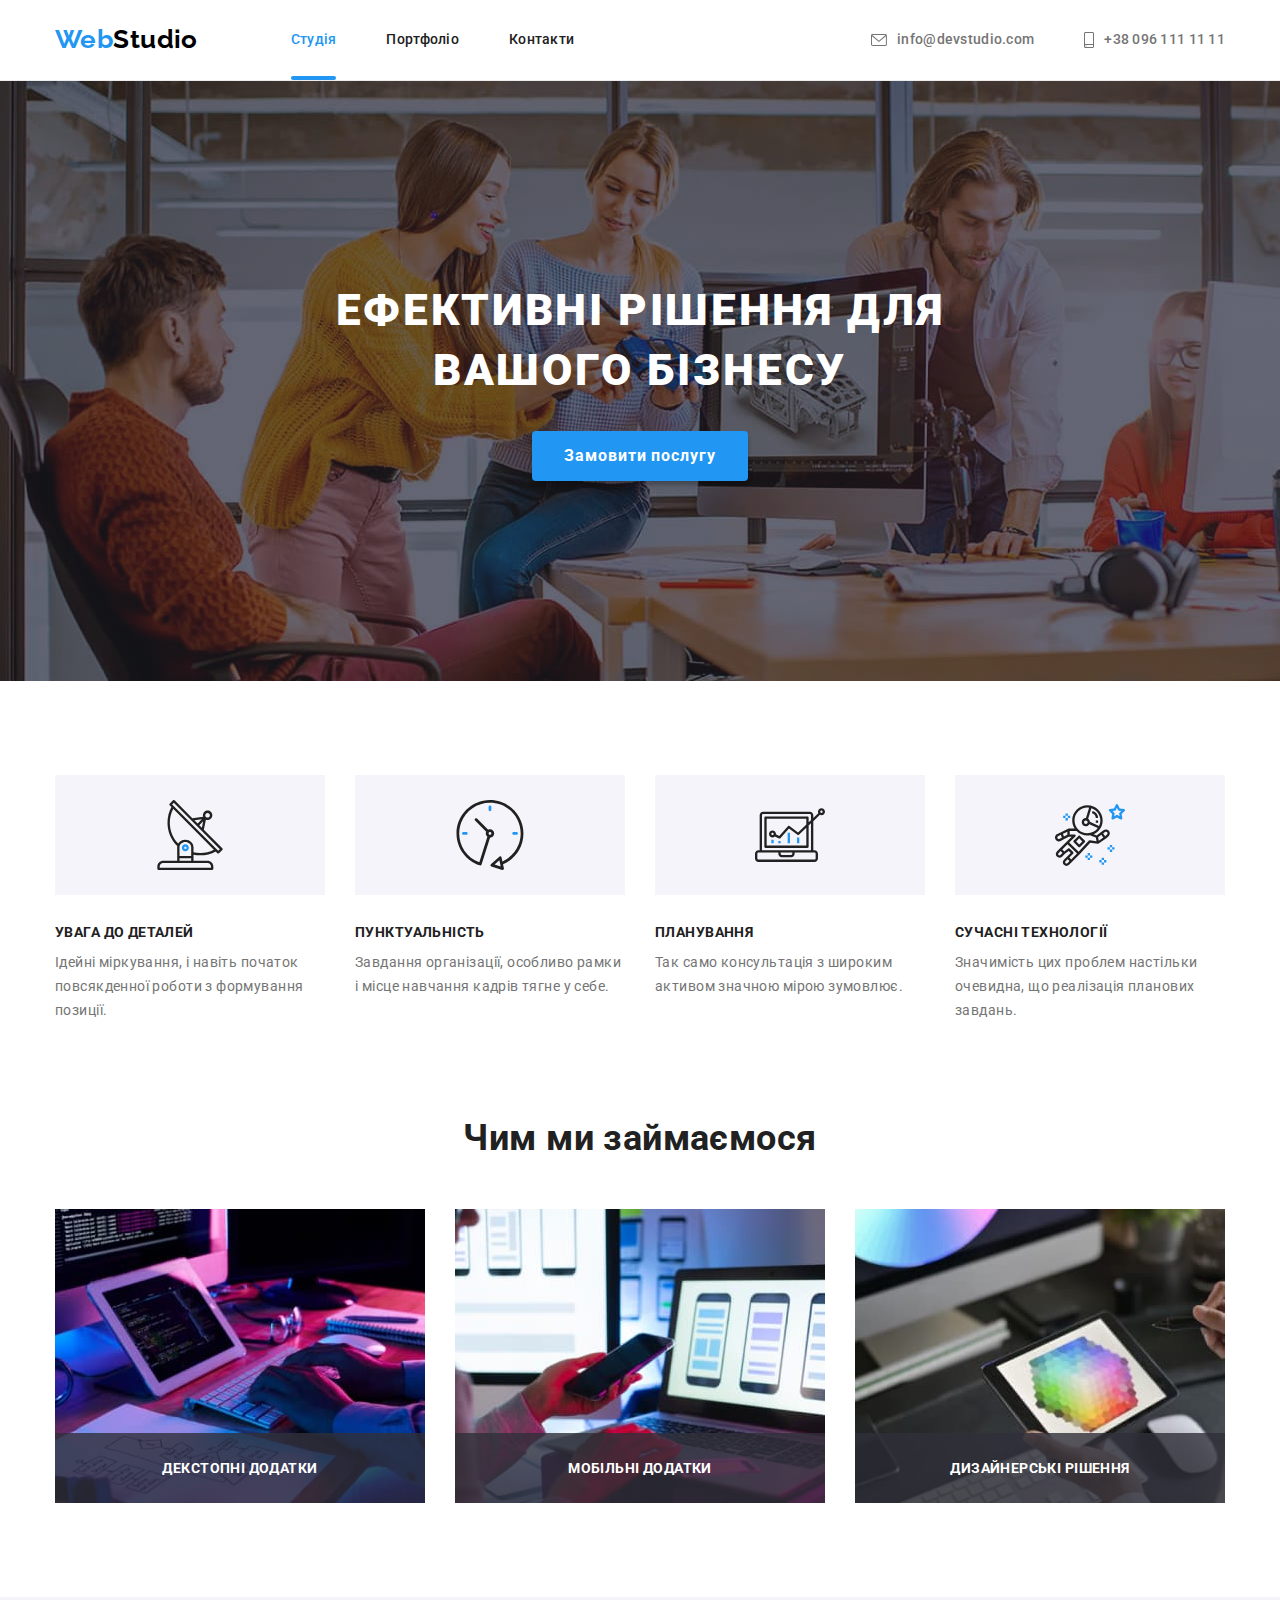
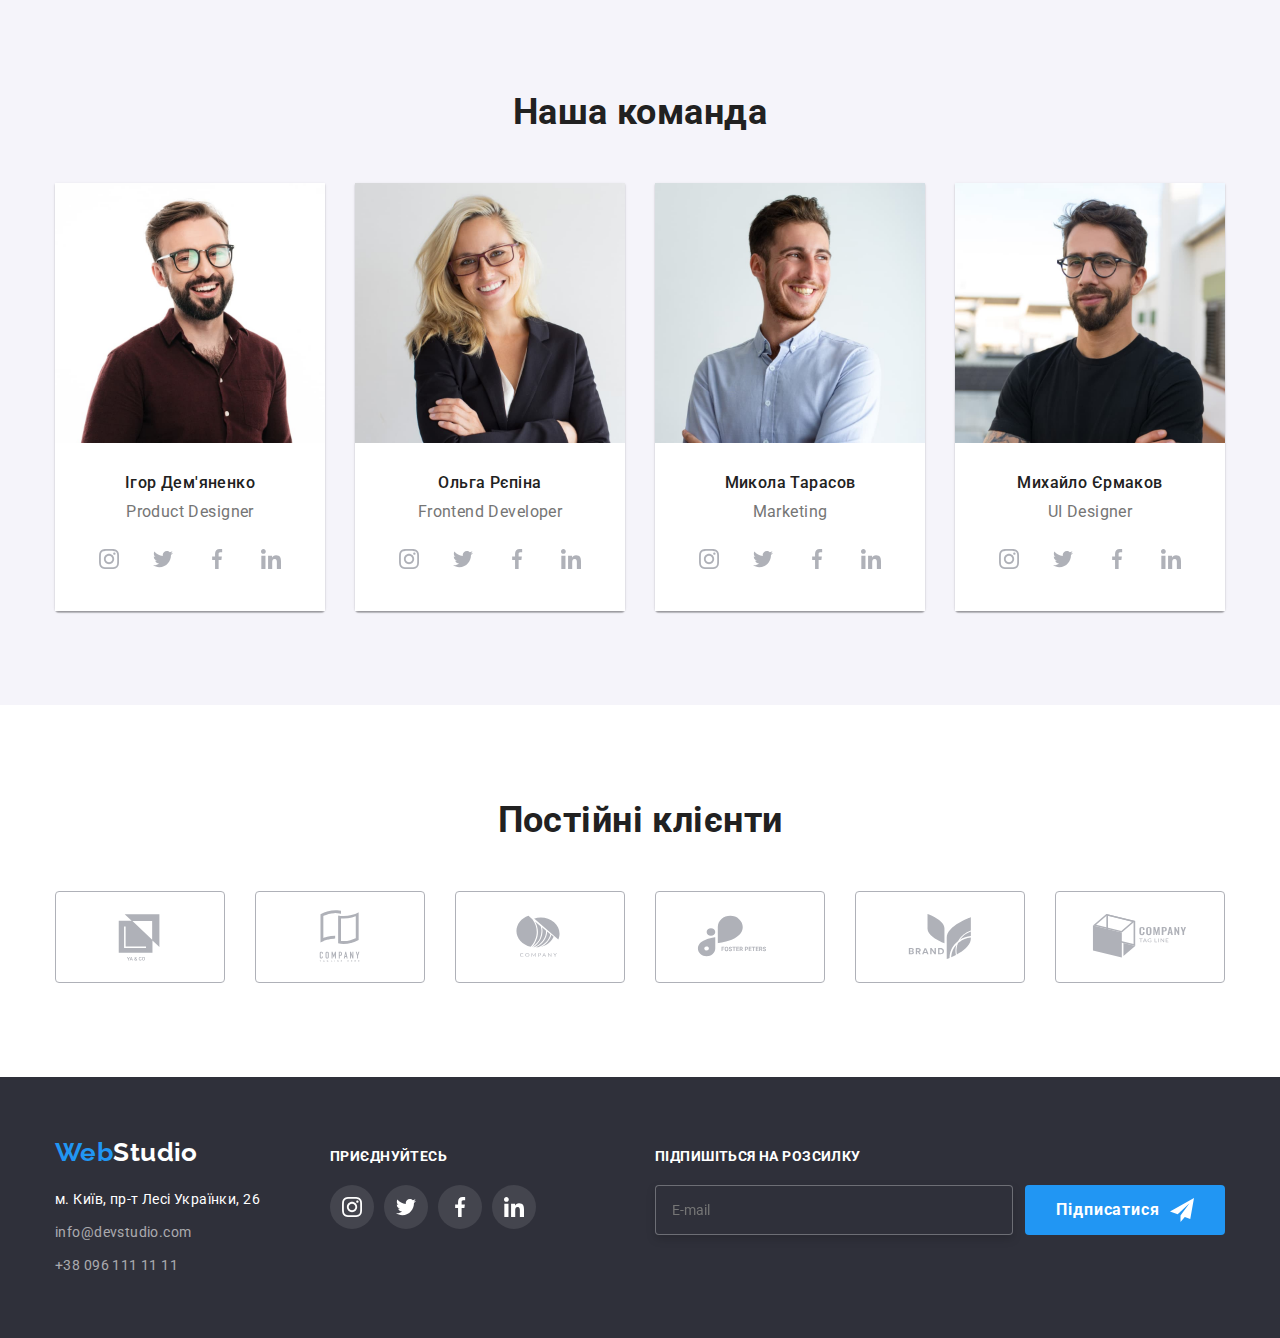
==== commit d9e8c8db: "summary" ====
--- a/index.html
+++ b/index.html
@@ -442,14 +442,12 @@
               </li>
             </ul>
           </div>
-
-
-
                 <div class="subscribe-wrap">
                   <label for="email">
                     <strong class="uppercase join">Підпишіться на розсилку</strong>
                   </label>
-                <div class="form-element">
+                  <div class="subscribe-form">
+                    <div class="form-element">
                   <input type="email" name="email" id="email" placeholder="E-mail">
                 </div>
                 <button type="submit" class="subscribe">Підписатися
@@ -459,6 +457,8 @@
                     <use href="./images/icons.svg#icon-send"></use>
                   </svg>
                 </button>
+                  </div>
+                
                 </div>
             
         </div>
@@ -466,20 +466,75 @@
       </div>
     </footer>
 
-
-
-
-
-
-
-
     <div class="backdrop is-hidden" data-modal>
       <div class="modal">
-        <button data-modal-close type="button" class="close-btn">
+        <p class="modal-title">Залиште свої дані, ми вам передзвонимо</p>
+            <form action="" class="modal-form">
+
+                <div class="form-element">
+                    <label for="name">Ім'я</label>
+                    <div class="input-wraper">
+                    <input type="text" name="name" id="name">
+                    <svg
+                    class="modal-name-icons"
+                    width="20px">
+                    <use href="./images/icons.svg#icon-person-modal"></use>
+                    </svg>
+                    </div>
+                </div>
+
+                <div class="form-element">
+                    <label for="tel">Телефон</label>
+                    <div class="input-wraper">
+                        <input type="tel" name="tel" id="tel">
+                        <svg
+                        class="modal-name-icons"
+                        width="20px">
+                        <use href="./images/icons.svg#icon-phone-modal"></use>
+                        </svg>
+                    </div>
+                </div>
+
+                <div class="form-element">
+                    <label for="email">Пошта</label>
+                    <div class="input-wraper">
+                        <input type="email" name="email" id="email">
+                        <svg
+                        class="modal-name-icons"
+                        width="20px">
+                        <use href="./images/icons.svg#icon-mail-modal"></use>
+                        </svg>
+                    </div>
+                </div>
+
+                <div class="form-element">
+                    <label for="coment">Коментар</label>
+                <textarea name="coment" id="coment" rows="10" placeholder="Введіть текст"></textarea>
+                </div>
+
+                <div class="accept">
+                    <input type="checkbox" id="accept" name="accept" class="visually-hidden" required> 
+                    <label for="accept" class="label-checkbox">
+                        <div class="checkbox">
+                            <svg width="12px" height="12px">
+                             <use href="./images/icons.svg#icon-check"></use>
+                             </svg> 
+                         </div>  
+                    Погоджуюся з розсилкою та приймаю <a href="" class="accept-link">Умови договору</a></label>
+                        
+                </div>
+
+                <button class="send-button">Відправити</button>
+            </form>
+           <button data-modal-close type="button" class="close-btn">
           <svg class="modal-close-icon" width="30px" height="30px">
             <use href="./images/icons.svg#icon-close"></use>
           </svg>
         </button>
+
+            
+        </div>
+        
       </div>   
     </div>
     </footer>
@@ -487,3 +542,4 @@
     <script src="./js/modal.js"></script>
   </body>
 </html>
+
--- a/css/styles.css
+++ b/css/styles.css
@@ -542,7 +542,7 @@
 .subscribe-wrap label {
     margin-bottom: 20px;
 }
-.form-element input{
+.subscribe-form .form-element input{
     width: 358px;
     height: 50px;
     
@@ -556,6 +556,47 @@
     padding-left: 16px;
     transition: border-color 250ms cubic-bezier(0.4, 0, 0.2, 1);
     }
+.form-element:hover input,
+.form-element:focus input{
+    border-color: var(--accent-color);
+}
+.subscribe-form{
+    display: flex;
+}
+
+ .subscribe{
+        display: flex;
+        align-items: center;
+        justify-content: center;
+        width: 200px;
+        height: 50px;
+
+        color: var(--white-text-color);
+        font-weight: 700;
+        font-size: 16px;
+        line-height: 1.87;
+        letter-spacing: 0.06em;
+        background-color: var(--accent-color);
+        border: 2px;
+        border-radius: 4px;
+        border-color: var(--accent-color);
+        cursor: pointer;
+        padding: 0;
+        margin-left: 12px;
+
+        transition: background-color 250ms cubic-bezier(0.4, 0, 0.2, 1), box-shadow 250ms cubic-bezier(0.4, 0, 0.2, 1);
+    }
+.footer-send-icon {
+    height: 24px;
+    margin-left: 10px;
+    display: flex; 
+    }
+.subscribe:hover,
+.subscribe:focus
+.subscribe:active{
+    background-color: var(--btn-active);
+    box-shadow (0px 4px 4px rgba(0, 0, 0, 0.25)); 
+}
 
 /* Modal */
 .backdrop{
@@ -568,38 +609,6 @@
     opacity: 1;
     transition: opacity 250ms cubic-bezier(0.4, 0, 0.2, 1);
 }
-    .footer-send-icon {
-    width: 24px;
-    height: 24px;
-    margin-left: 10px;
-    display: flex; 
-    }
- .subscribe{
-        width: 200px;
-        height: 50px;
-
-        color: var(--white-text-color);
-        font-weight: 700;
-        font-size: 16px;
-        line-height: 1.87;
-        letter-spacing: 0.06em;
-        background-color: #2196F3;
-        border: 2px;
-        border-radius: 4px;
-        border-color: var(--accent-color);
-        
-        cursor: pointer;
-        
-        margin-left: 12px;
-        transition: color 250ms cubic-bezier(0.4, 0, 0.2, 1), background-color 250ms cubic-bezier(0.4, 0, 0.2, 1), border-color 250ms cubic-bezier(0.4, 0, 0.2, 1), box-shadow 250ms cubic-bezier(0.4, 0, 0.2, 1);
-    }
-
-
-
-
-
-
-
 .is-hidden{
     opacity: 0;
     visibility: hidden; 
@@ -608,6 +617,10 @@
 }
 .modal{
     position: absolute;
+    display: flex;
+    flex-direction: column;
+    align-items: center;
+    justify-content: center;
     top: 50%;
     left: 50%;
     transform: translate(-50%, -50%) scale(1);
@@ -621,7 +634,6 @@
 .backdrop.is-hidden .modal{
     transform: translate(-50%, -50%) scale(0.5);
 }
-
 .modal > button{
     position: absolute;
     top: 8px;
@@ -631,39 +643,168 @@
     background-color: inherit;
 }
 .modal-close-icon{
-    fill: #000000;
+    fill: var(--black-text-color);
 }
 .modal-close-icon:hover,
 .modal-close-icon:focus{
     fill: var(--accent-color);
     transition: fill 250ms cubic-bezier(0.4, 0, 0.2, 1);
 }
-
-
-
-
-
-
-
-
-
-
-
-
-    .button-wraper{
-        display: flex;
-        justify-content: center;
-        align-items: center;
-    }
-
-    .footer-element{
+.modal-title{
+    font-weight: 700;
+    font-size: 20px;
+    line-height: 1.15;
+    color: var(--primary-text-color);
+}
+.modal-form{
+    display: flex;
+    align-items: center;
+    justify-content: center;
+    flex-direction: column;
+margin-top: 12px;
+}
+
+.form-element{ 
+    display: flex;
+    flex-direction: column;
+    position: relative;
+    margin-bottom: 10px;
+}
+.modal-form .form-element:last-of-type{
+    margin-bottom: 0;
+}
+.form-element label{
+    margin-bottom: 4px;
+    font-size: 12px;
+    line-height: 1.17;
+    letter-spacing: 0.01em;
+    color: var(--secondary-text-color);
+}
+.form-element input{
+border: 1px solid rgba(33, 33, 33, 0.2);
+border-radius: 4px;
+width: 448px;
+height: 40px;
+padding-left: 42px;
+transition: border-color 250ms cubic-bezier(0.4, 0, 0.2, 1);
+outline: none;
+color: var(--primary-text-color);
+background-color: inherit;
+}
+.form-element textarea{
+    resize: none;
+    width: 448px;
+    height: 120px;
+    border: 1px solid rgba(33, 33, 33, 0.2);
+    border-radius: 4px;
     
-        display: flex;
-        flex-direction: column;
-        margin-bottom: 10px;
-        position: relative;
-    }
-
-    .footer-email{
-        display: flex;
-    }
+    font-size: 12px;
+    line-height: 1.17;
+    letter-spacing: 0.01em;
+    color: var(--primary-text-color);
+    padding: 12px 16px;
+    transition: border-color 250ms cubic-bezier(0.4, 0, 0.2, 1);
+    outline: none;
+}
+
+.form-element input:hover,
+.form-element input:focus,
+.form-element textarea:hover,
+.form-element textarea:focus{ 
+border-color: var(--accent-color);
+}
+.input-wraper{
+    position: relative;
+}
+.form-element svg{
+    position: absolute;
+    top: 50%;
+    left: 12px;
+    height: 18px;
+    width: 18px;
+    translate: 0 -50%;
+    transition: fill 250ms cubic-bezier(0.4, 0, 0.2, 1);
+}
+.form-element input:hover + svg,
+.form-element input:focus + svg{
+    fill: var(--accent-color);
+}
+
+.accept{
+margin-top: 10px;
+margin-bottom: 30px;
+display: flex;
+justify-content: center;
+}
+
+.accept label{
+    line-height: 1.71;
+    color: var( --secondary-text-color);
+}
+.label-checkbox{
+    display: flex;
+    align-items: center;
+}
+.checkbox{
+    width: 15px;
+    height: 15px;
+    border: 2px solid var(--primary-text-color);
+    border-radius: 3px;
+    display: flex;
+    margin-right: 7px;
+}
+.accept input:checked + label .checkbox{
+    background: var(--accent-color);
+    border: 2px solid var(--accent-color);
+}
+.accept-link{
+    display: inline-block;
+color: var(--accent-color);
+
+}
+
+.send-button{
+    display: flex;
+    align-items: center;
+    justify-content: center;
+    margin-bottom: 40px;
+    width: 200px;
+    height: 50px;
+    padding: 0;
+    color: var(--white-text-color);
+    background-color: var(--accent-color);
+    border-radius: 4px;
+    border-color: var(--accent-color);
+    font-weight: 700;
+    font-size: 16px;
+    line-height: 1.87;
+    letter-spacing: 0.06em;
+    border: 2px;
+    transition:  background-color 250ms cubic-bezier(0.4, 0, 0.2, 1), border-color 250ms cubic-bezier(0.4, 0, 0.2, 1), box-shadow 250ms cubic-bezier(0.4, 0, 0.2, 1);
+}
+
+.send-button:hover,
+.send-button:focus{
+    background-color: var(--btn-active);
+    border-color: var(--btn-active);
+    box-shadow: 0px 4px 4px rgba(0, 0, 0, 0.15);
+
+}
+
+.label-checkbox{
+    display: flex;
+    align-items: center;
+}
+.checkbox{
+    width: 15px;
+    height: 15px;
+    border: 2px solid var(--primary-text-color);
+    border-radius: 3px;
+    display: flex;
+    margin-right: 7px;
+}
+
+.accept input:checked + label .checkbox{
+    background: var(--accent-color);
+    border: 2px solid var(--accent-color);
+}
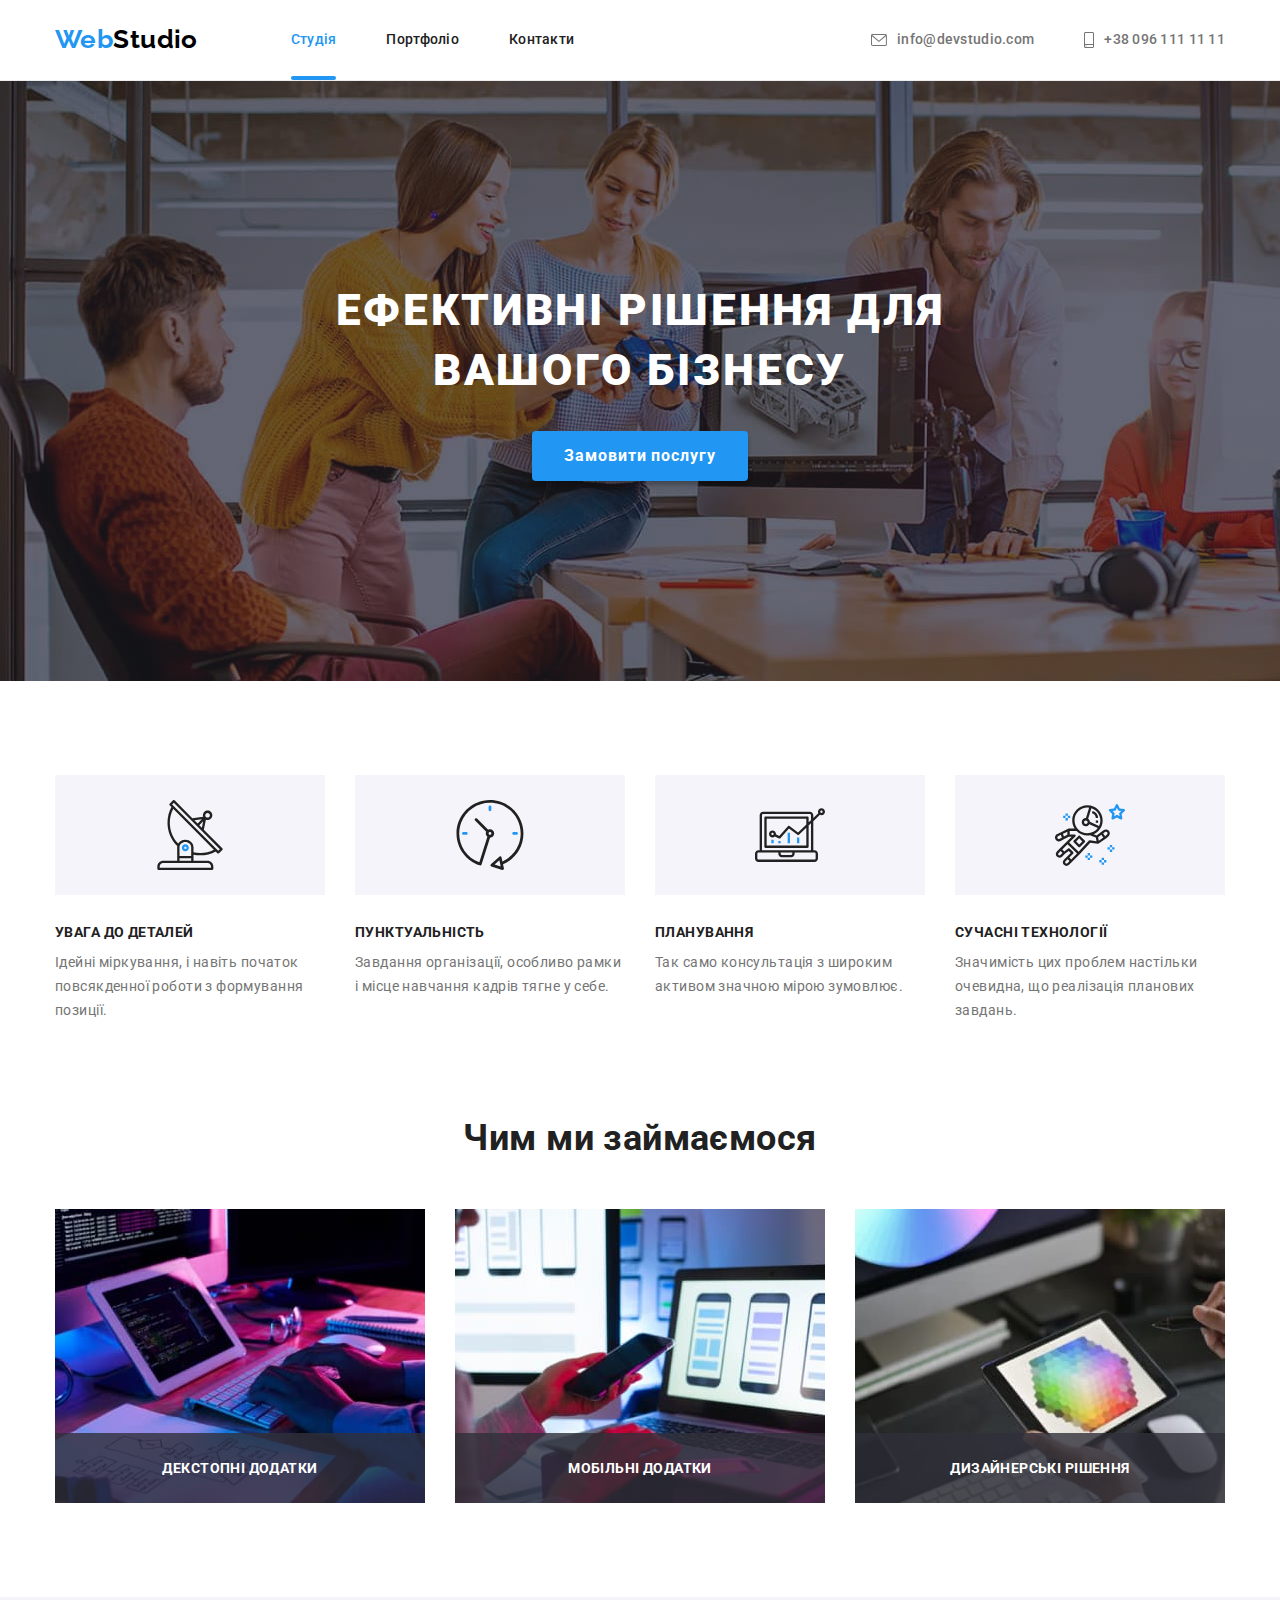
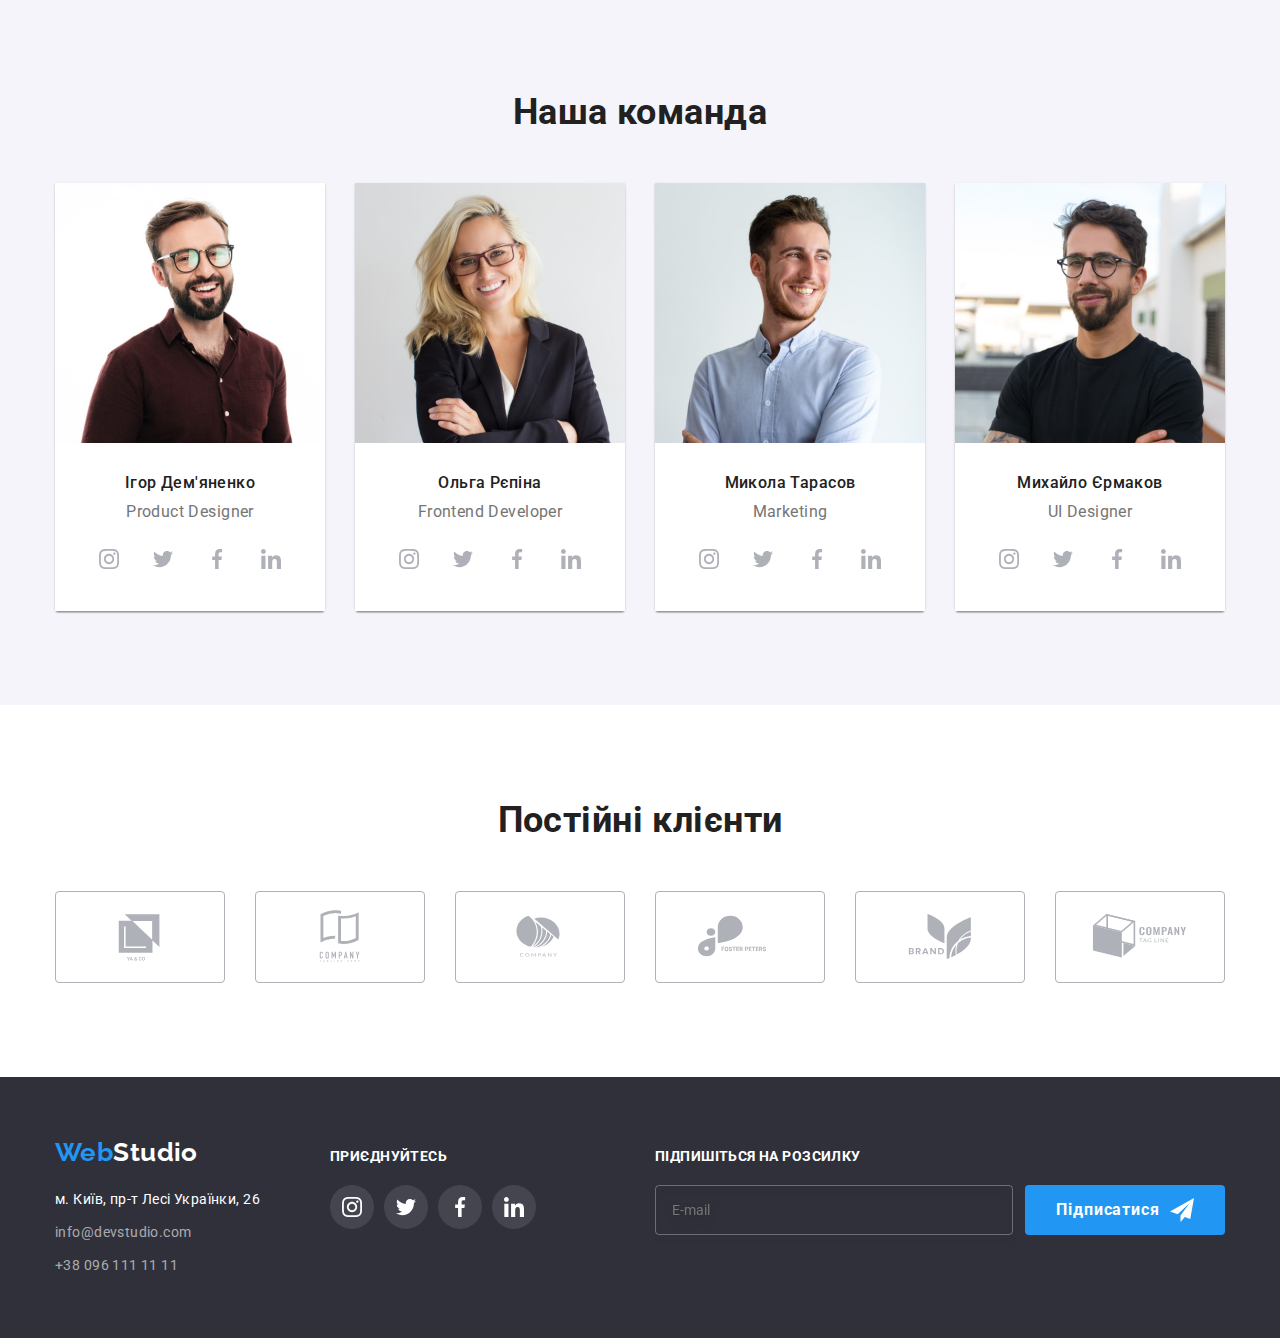
==== commit eecce78f: "fixes" ====
--- a/index.html
+++ b/index.html
@@ -442,34 +442,27 @@
               </li>
             </ul>
           </div>
-                <div class="subscribe-wrap">
-                  <label for="email">
-                    <strong class="uppercase join">Підпишіться на розсилку</strong>
-                  </label>
-                  <div class="subscribe-form">
-                    <div class="form-element">
-                  <input type="email" name="email" id="email" placeholder="E-mail">
-                </div>
-                <button type="submit" class="subscribe">Підписатися
-                  <svg
-                    class="footer-send-icon"
-                    width="24px">
+
+          <form class="subscribe-form" name="subscribe-form" autocomplete="on">
+          <label class="subscribe-label"><b>Підпишіться на розсилку</b>
+              <input class="subscribe-field" type="email" name="subscribe-email" placeholder="E-mail">
+          </label>
+                        <button class="subscribe-btn" type="submit">Підписатися
+                  <svg class="subscribe-send-icon" width="24px">
                     <use href="./images/icons.svg#icon-send"></use>
                   </svg>
-                </button>
-                  </div>
-                
-                </div>
+              </button>
+          </form>
+    
             
         </div>
         </div>
-      </div>
     </footer>
 
     <div class="backdrop is-hidden" data-modal>
       <div class="modal">
         <p class="modal-title">Залиште свої дані, ми вам передзвонимо</p>
-            <form action="" class="modal-form">
+            <form name="modal-form" class="modal-form">
 
                 <div class="form-element">
                     <label for="name">Ім'я</label>
@@ -496,9 +489,9 @@
                 </div>
 
                 <div class="form-element">
-                    <label for="email">Пошта</label>
+                    <label for="e-mail">Пошта</label>
                     <div class="input-wraper">
-                        <input type="email" name="email" id="email">
+                        <input type="email" name="email" id="e-mail">
                         <svg
                         class="modal-name-icons"
                         width="20px">
@@ -512,17 +505,16 @@
                 <textarea name="coment" id="coment" rows="10" placeholder="Введіть текст"></textarea>
                 </div>
 
-                <div class="accept">
-                    <input type="checkbox" id="accept" name="accept" class="visually-hidden" required> 
-                    <label for="accept" class="label-checkbox">
-                        <div class="checkbox">
-                            <svg width="12px" height="12px">
+
+                <label class="checkbox-label">
+                  <input class="checkbox visually-hidden" type="checkbox" name="accept" value="conditions">
+                  <span class="check-icon">
+                    <svg width="12px" height="12px">
                              <use href="./images/icons.svg#icon-check"></use>
                              </svg> 
-                         </div>  
-                    Погоджуюся з розсилкою та приймаю <a href="" class="accept-link">Умови договору</a></label>
-                        
-                </div>
+                  </span>
+                  Погоджуюся з розсилкою та приймаю <a href="" class="accept-link">Умови договору</a>
+                </label>
 
                 <button class="send-button">Відправити</button>
             </form>
@@ -530,14 +522,9 @@
           <svg class="modal-close-icon" width="30px" height="30px">
             <use href="./images/icons.svg#icon-close"></use>
           </svg>
-        </button>
-
-            
-        </div>
-        
+        </button>  
+        </div>  
       </div>   
-    </div>
-    </footer>
 
     <script src="./js/modal.js"></script>
   </body>
--- a/css/styles.css
+++ b/css/styles.css
@@ -496,8 +496,10 @@
 }
 .footer-wrap{
     display: flex;
-    gap: 70px;
     align-items: baseline;
+}
+.adress-wrap{
+    margin-right: 70px;
 }
 .dark-theme{
     margin-right: 0;
@@ -536,64 +538,78 @@
 .social-footer-icon{
     fill: var(--white-text-color);
 }
+.subscribe-form{
+    display: flex;
+    align-items: flex-end;
+    margin-left: auto;
+}
+.subscribe-label{
+    display: flex;
+    flex-direction: column;
+        
+    line-height: 1.14;
+    text-transform: uppercase;
+    color: var(--white-text-color);
+}
 .subscribe-wrap{
-    margin-left: auto;
-}
-.subscribe-wrap label {
-    margin-bottom: 20px;
-}
-.subscribe-form .form-element input{
+    display: flex;
+    align-items: center;
+    justify-content: center;
+    margin-top: 20px;
+}
+.subscribe-field{
     width: 358px;
     height: 50px;
+    margin-top: 20px;
+    padding-left: 16px;
+    outline: none;
+    border: 1px solid rgba(255, 255, 255, 0.3);
+    border-radius: 4px;
+    transition: border-color 250ms cubic-bezier(0.4, 0, 0.2, 1);
+
+    color: var(--contacts-text-color);
+    background-color: inherit;
+    outline: none;
+    border: 1px solid rgba(255, 255, 255, 0.3);
+    border-radius: 4px;
+    filter: drop-shadow(0px 4px 4px rgba(0, 0, 0, 0.15));
+
+    transition: border-color 250ms cubic-bezier(0.4, 0, 0.2, 1);
+}
+.subscribe-field:hover,
+.subscribe-field:focus{
+    border-color: var(--accent-color);
+}
+.subscribe-btn{
+    display: flex;
+    align-items: center;
+    justify-content: center;
+    width: 200px;
+    height: 50px;
+    padding: 0;
+    margin-left: 12px;
     
-    color: var(--contacts-text-color);
-    border: 1px solid rgba(255, 255, 255, 0.3);
-    filter: drop-shadow(0px 4px 4px rgba(0, 0, 0, 0.15));
+    background-color: var(--accent-color);
+    color: var(--white-text-color);
+    font-weight: 700;
+    font-size: 16px;
+    line-height: 1.87;
+    letter-spacing: 0.06em;
+    border: 2px;
     border-radius: 4px;
-    outline: none;
-    background-color: var(--secondary-bcg-color);
-   
-    padding-left: 16px;
-    transition: border-color 250ms cubic-bezier(0.4, 0, 0.2, 1);
-    }
-.form-element:hover input,
-.form-element:focus input{
     border-color: var(--accent-color);
-}
-.subscribe-form{
-    display: flex;
-}
-
- .subscribe{
-        display: flex;
-        align-items: center;
-        justify-content: center;
-        width: 200px;
-        height: 50px;
-
-        color: var(--white-text-color);
-        font-weight: 700;
-        font-size: 16px;
-        line-height: 1.87;
-        letter-spacing: 0.06em;
-        background-color: var(--accent-color);
-        border: 2px;
-        border-radius: 4px;
-        border-color: var(--accent-color);
-        cursor: pointer;
-        padding: 0;
-        margin-left: 12px;
-
-        transition: background-color 250ms cubic-bezier(0.4, 0, 0.2, 1), box-shadow 250ms cubic-bezier(0.4, 0, 0.2, 1);
-    }
-.footer-send-icon {
+    cursor: pointer;
+
+    transition: background-color 250ms cubic-bezier(0.4, 0, 0.2, 1), box-shadow 250ms cubic-bezier(0.4, 0, 0.2, 1);
+}
+
+.subscribe-send-icon {
     height: 24px;
     margin-left: 10px;
-    display: flex; 
-    }
-.subscribe:hover,
-.subscribe:focus
-.subscribe:active{
+}
+.subscribe-btn:hover,
+.subscribe-btn:focus
+.subscribe-btn:active{
     background-color: var(--btn-active);
     box-shadow (0px 4px 4px rgba(0, 0, 0, 0.25)); 
 }
@@ -627,6 +643,7 @@
     transition: transform 250ms cubic-bezier(0.4, 0, 0.2, 1) ;
     min-height: 581px;
     min-width: 528px;
+    padding: 40px;
     background-color: var(--main-bcg-color);
     box-shadow: 0px 1px 3px rgba(0, 0, 0, 0.12), 0px 1px 1px rgba(0, 0, 0, 0.14), 0px 2px 1px rgba(0, 0, 0, 0.2);
     border-radius: 4px;
@@ -651,6 +668,7 @@
     transition: fill 250ms cubic-bezier(0.4, 0, 0.2, 1);
 }
 .modal-title{
+    display: block;
     font-weight: 700;
     font-size: 20px;
     line-height: 1.15;
@@ -730,44 +748,41 @@
     fill: var(--accent-color);
 }
 
-.accept{
-margin-top: 10px;
-margin-bottom: 30px;
-display: flex;
-justify-content: center;
-}
-
-.accept label{
-    line-height: 1.71;
-    color: var( --secondary-text-color);
-}
-.label-checkbox{
-    display: flex;
-    align-items: center;
-}
-.checkbox{
+.checkbox-label{
+    display: flex;
+    align-items: center;
+    justify-content: center;
+    margin-top: 20px;
+    margin-bottom: 30px;
+
+line-height: 1.71;
+color: var(--secondary-text-color);
+}
+.check-icon{
+    display: flex;
+    align-items: center;
+    justify-content: center;
+    margin-right: 7px;
     width: 15px;
     height: 15px;
     border: 2px solid var(--primary-text-color);
     border-radius: 3px;
-    display: flex;
-    margin-right: 7px;
-}
-.accept input:checked + label .checkbox{
+}
+.checkbox:checked + .check-icon{
     background: var(--accent-color);
     border: 2px solid var(--accent-color);
 }
 .accept-link{
     display: inline-block;
+    margin-left: 5px;
+
 color: var(--accent-color);
-
 }
 
 .send-button{
     display: flex;
     align-items: center;
     justify-content: center;
-    margin-bottom: 40px;
     width: 200px;
     height: 50px;
     padding: 0;
@@ -790,21 +805,3 @@
     box-shadow: 0px 4px 4px rgba(0, 0, 0, 0.15);
 
 }
-
-.label-checkbox{
-    display: flex;
-    align-items: center;
-}
-.checkbox{
-    width: 15px;
-    height: 15px;
-    border: 2px solid var(--primary-text-color);
-    border-radius: 3px;
-    display: flex;
-    margin-right: 7px;
-}
-
-.accept input:checked + label .checkbox{
-    background: var(--accent-color);
-    border: 2px solid var(--accent-color);
-}
